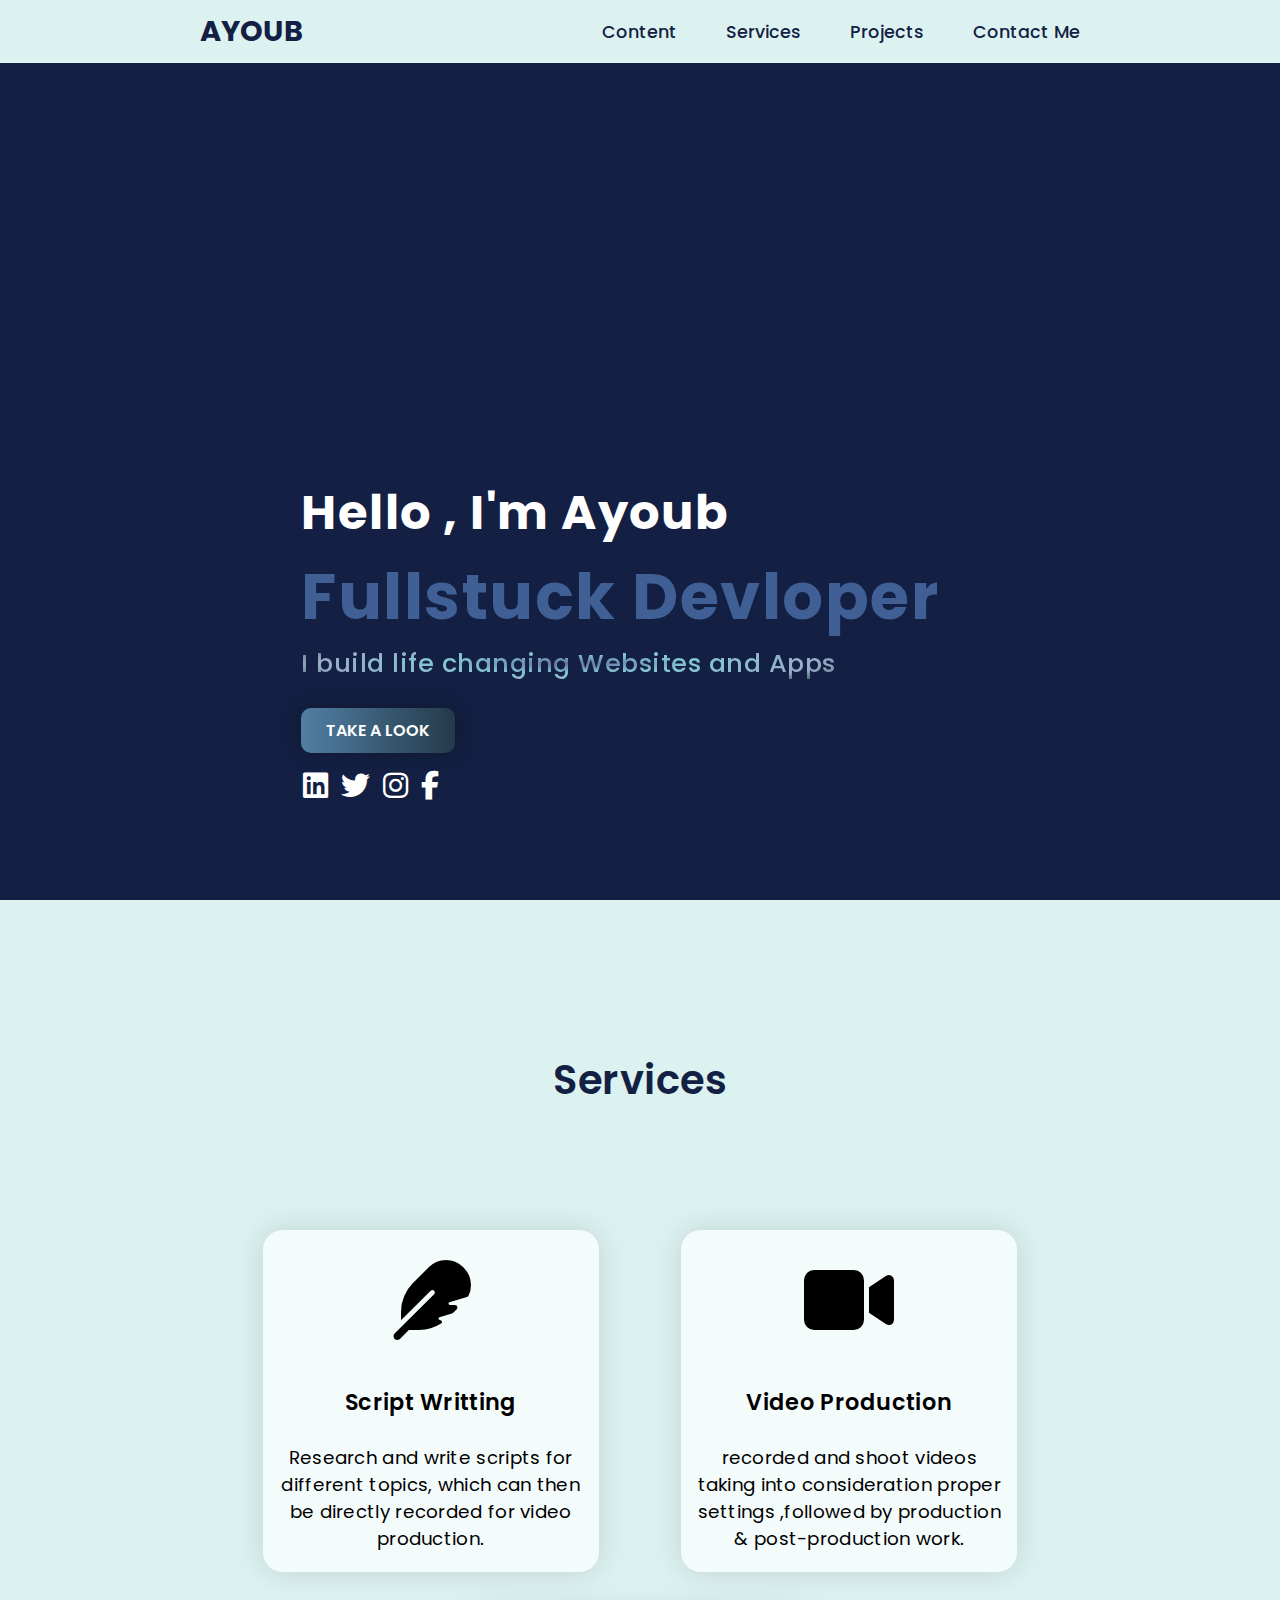
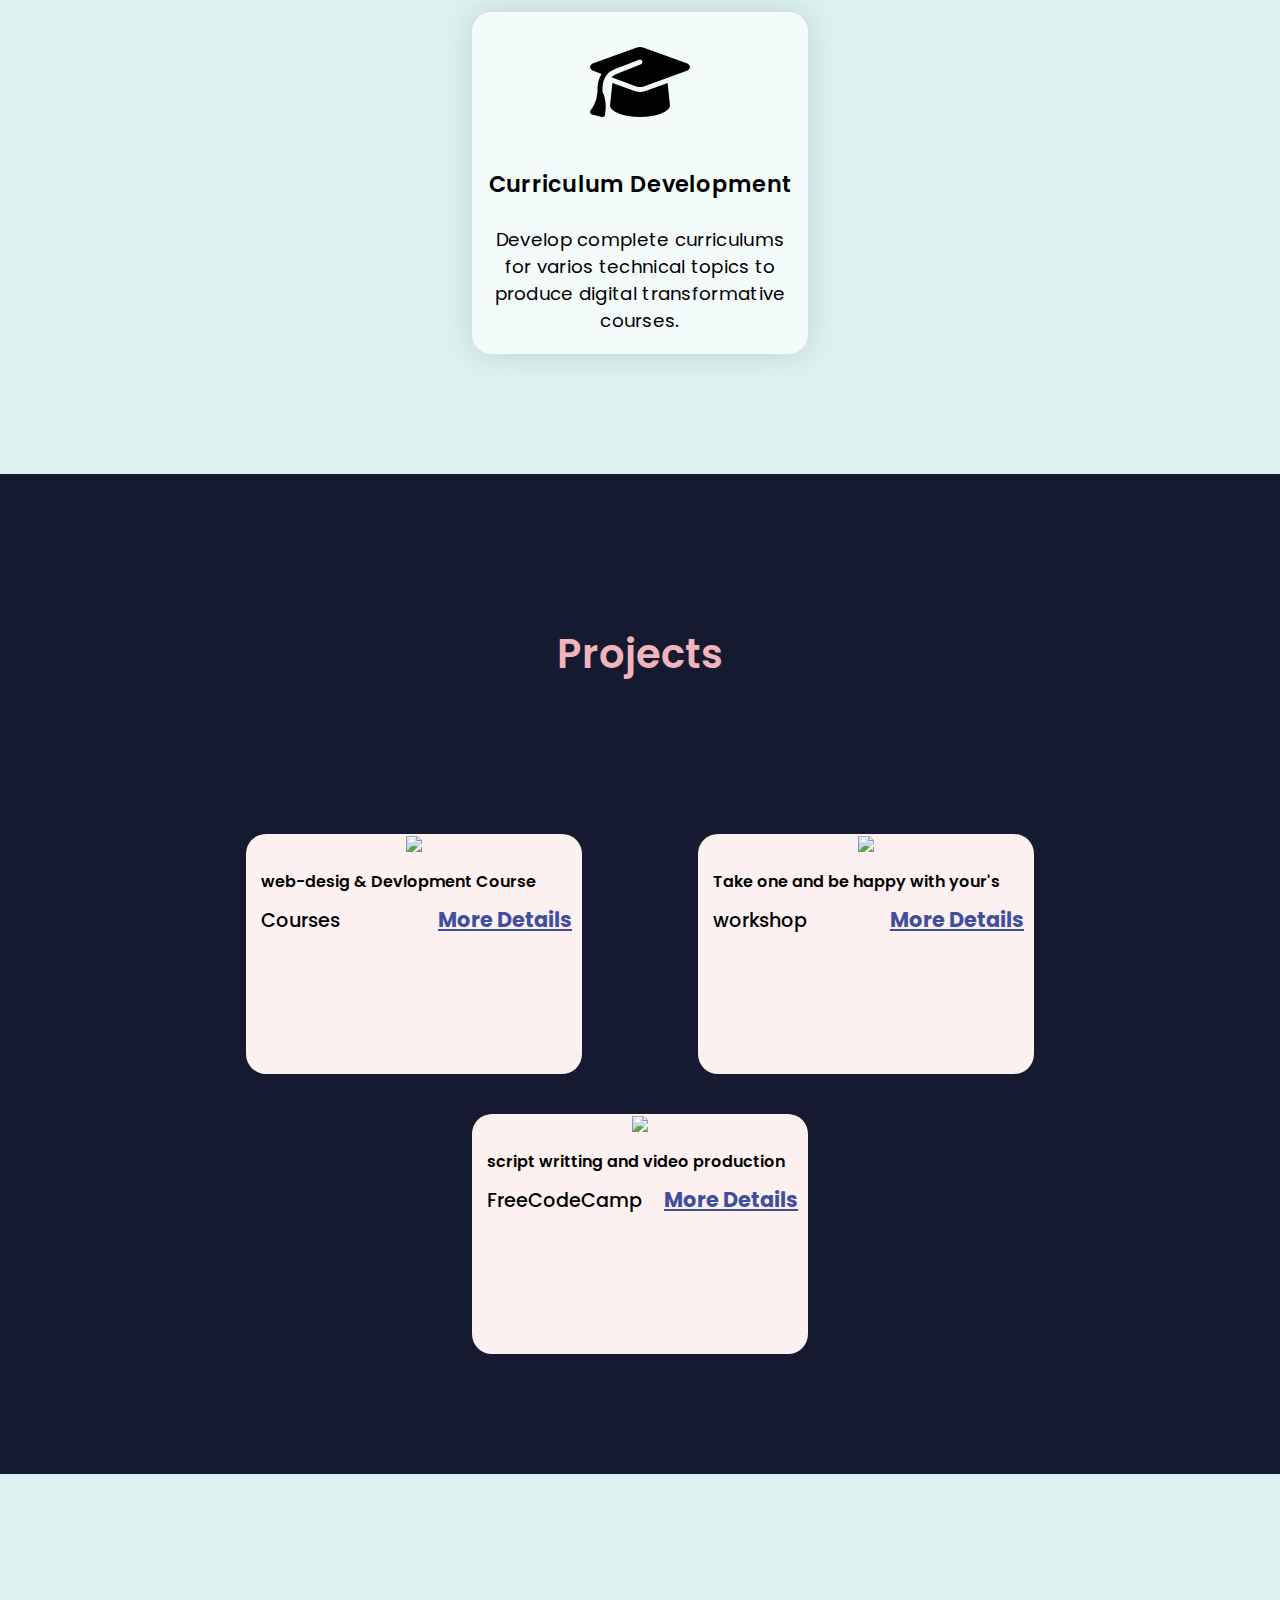
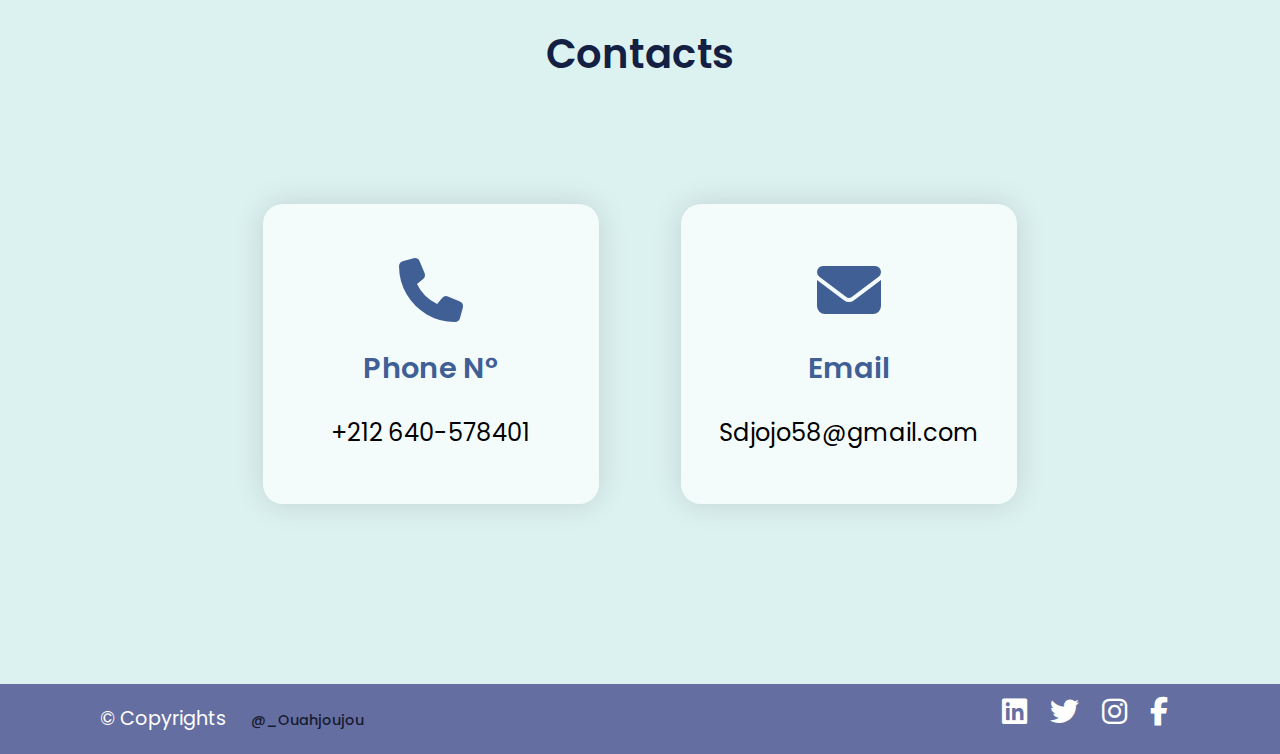
==== index.html @ dee3d1cb "Add files via upload" ====
<!DOCTYPE html>
<html lang="en">
  <head>
    <meta charset="UTF-8" />
    <meta name="viewport" content="width=device-width, initial-scale=1.0" />
    <link rel="stylesheet" href="style.css" />
    <link
      href="https://cdn.jsdelivr.net/npm/bootstrap@5.3.2/dist/css/bootstrap.min.css"
      rel="stylesheet"
      integrity="sha384-T3c6CoIi6uLrA9TneNEoa7RxnatzjcDSCmG1MXxSR1GAsXEV/Dwwykc2MPK8M2HN"
      crossorigin="anonymous"
    />
    <link
      rel="stylesheet"
      href="https://cdnjs.cloudflare.com/ajax/libs/font-awesome/6.1.0/css/all.min.css"
    />
    <title>Get-To-Know Me</title>
  </head>
  <body>
    <header>
      <a href="#" class="logo">Ayoub</a>
      <nav class="navigation">
        <a href="#content">Content</a>
        <a href="#services">Services</a>
        <a href="#projects">Projects</a>
        <a href="#contact">Contact Me</a>
      </nav>
    </header>

    <section class="main" id="content">
      <div class="child-div">
        <div class="left-child-main">
          <div class="intro-content">
            <h2>hello , i'm ayoub <br /><span>fullstuck devloper</span></h2>
            <h3>I build life changing Websites and Apps</h3>
            <a href="#projects" class="main-btn">Take a look</a>
            <div class="social-icons">
              <a href="https://www.linkedin.com/in/sd-jojo-a417b720a/"
                ><i class="fa-brands fa-linkedin"></i
              ></a>
              <a href="https://x.com/ayoub_dlm?t=tUDA0vYsNRiXLPLckeljjA&s=09"
                ><i class="fa-brands fa-twitter"></i
              ></a>
              <a href="https://www.instagram.com/"
                ><i class="fa-brands fa-instagram"></i
              ></a>
              <a
                href="https://www.facebook.com/ayoub.ouhjoujou.7?mibextid=ZbWKwL"
                ><i class="fa-brands fa-facebook-f"></i
              ></a>
            </div>
          </div>
        </div>
        <img
          class="portoflio-img"
          src="./images/portoflio-removebg.png"
          alt=""
        />
      </div>
    </section>

    <div class="services-sec" id="services">
      <h2>Services</h2>
      <div class="card-sec">
        <div class="cards">
          <i class="fa-solid fa-feather"></i>
          <div class="script-details">
            <h3 class="title">Script Writting</h3>
            <p class="text">
              Research and write scripts for different topics, which can then be
              directly recorded for video production.
            </p>
          </div>
        </div>
        <div class="cards">
          <i class="fa-solid fa-video"></i>
          <div class="script-details">
            <h3 class="title">Video Production</h3>
            <p class="text">
              recorded and shoot videos taking into consideration proper
              settings ,followed by production & post-production work.
            </p>
          </div>
        </div>
        <div class="cards">
          <i class="fa-solid fa-graduation-cap"></i>
          <div class="script-details">
            <h3 class="title">Curriculum Development</h3>
            <p class="text">
              Develop complete curriculums for varios technical topics to
              produce digital transformative courses.
            </p>
          </div>
        </div>
      </div>
    </div>

    <section class="project" id="projects">
      <h2 class="h2-title">Projects</h2>

      <div class="card-sec">
        <div class="p-cards N1">
          <div class="card-img"><img src="./images/project 1.jpg" /></div>
          <div class="project-info">
            <div class="c-title">web-desig & Devlopment Course </div>
            <strong class="more-details">
              <p class="category">Courses</p>
              <a href="./12 Pro_roz" class="more-det">more details</a>
            </strong>
          </div>
        </div>
        <!-- ------------------------- -->
        <div class="p-cards N2">
          <div class="card-img"><img src="./images/project 2.jpg" /></div>
          <div class="project-info">
            <div class="c-title">Take one and be happy with your's</div>
            <strong class="more-details">
              <p class="category">workshop</p>
              <a href="./11.3 TinDog Project" class="more-det">more details</a>
            </strong>
          </div>
        </div>
        <!-- ------------------------- -->
        <div class="p-cards N3">
          <div class="card-img"><img src="./images/work3.jpg" /></div>
          <div class="project-info">
            <div class="c-title">script writting and video production</div>
            <strong class="more-details">
              <p class="category">FreeCodeCamp</p>
              <a href="#" class="more-det">more details</a>
            </strong>
          </div>
        </div>
      </div>
    </section>

    <section class="contact-me" id="contact">
      
      <h2>Contacts</h2>

      <div class="card-sec">
        <div class="cont-cards">
          <i class="fa-solid fa-phone"></i>
          <div class="script-details">
            <h3 class="title">Phone N°</h3>
            <p class="text">+212 640-578401</p>
          </div>
        </div>

        <div class="cont-cards">
          <i class="fa-solid fa-envelope"></i>
          <div class="script-details">
            <h3 class="title">Email</h3>
            <p class="text" >Sdjojo58@gmail.com</p>
          </div>
        </div>
      </div>
    </section>
    <footer>
      <p>© Copyrights <span>@_Ouahjoujou</span></p>
      <div class="social-icons">
        <a href="https://www.linkedin.com/in/sd-jojo-a417b720a/"
          ><i class="fa-brands fa-linkedin"></i
        ></a>
        <a href="https://x.com/ayoub_dlm?t=tUDA0vYsNRiXLPLckeljjA&s=09"
          ><i class="fa-brands fa-twitter"></i
        ></a>
        <a href="https://www.instagram.com/"
          ><i class="fa-brands fa-instagram"></i
        ></a>
        <a
          href="https://www.facebook.com/ayoub.ouhjoujou.7?mibextid=ZbWKwL"
          ><i class="fa-brands fa-facebook-f"></i
        ></a>
      </div>
      
    </footer>
  </body>
</html>
---- style.css ----
@import url("https://fonts.googleapis.com/css2?family=Poppins:ital,wght@0,100;0,200;0,300;0,400;0,500;0,600;0,700;0,800;0,900;1,100;1,200;1,300;1,400;1,500;1,600;1,700;1,800;1,900&display=swap");

* {
  font-family: "Poppins", sans-serif;
  margin: 0;
  padding: 0;
  box-sizing: border-box;
  scroll-behavior: smooth;
}

header {
  background-color: #dcf2f1;
  width: 100%;
  position: fixed;
  z-index: 999;
  display: flex;
  justify-content: space-between;
  align-items: center;
  padding: 10px 200px;
  border-bottom: 2px solid #132043;
}

.logo {
  width: 30%;
  text-decoration: none;
  color: #132043;
  font-size: 1.8rem;
  font-weight: 700;
  text-transform: uppercase;
}

.navigation a {
  font-size: 1.1rem;
  font-weight: 500;
  color: #132043;
  text-decoration: none;
  padding-left: 30px;
  margin-left: 15px;
  transition: 0.5s;
}
.navigation a:hover {
  font-size: 1.18rem;
  font-weight: 600;
  color: #405f95;
}

section {
  padding: 100px 170px 0px 200px;
  background-color: #132043;
  width: 100%;
  min-height: 100vh;
  display: flex;
  justify-content: center;
  align-items: flex-end;
  transition: 2s;
}
.child-div{
  display: flex;
  justify-content: center;
  align-items: center;
  width: 100%;
  height: fit-content;

}

@media only screen and (max-width: 1408px) {
  .child-div{
    padding: 50px 30px 0px 20px;
    display: flex;
    flex-direction: column;

  }
}
@media only screen and (max-width: 1577px) {
  section {
    padding: 100px 100px 0px 100px;
  }
}
@media only screen and (max-width: 1460px) {
  section {
    padding: 100px 60px 0px 70px;
  }
}

@media only screen and (max-width: 1408px) {
  section {
    display: flex;
    justify-content: left;
    align-items: center;
    padding: 250px 30px 0px;
    height: fit-content;
    
  }
}
@media only screen and (max-width: 1480px) {
  .left-child-main{
    padding: 100px 30px 0px 0px;
  }
}

.left-child-main {
  width: 60%;
  height: 100%;
  display: flex;
  align-content: center;
  align-items: center;
  justify-content: space-evenly;
}

.portoflio-img {
  display: flex;
  align-items: flex-end;
  max-width: 570px;
  display: inline-block;
  max-height: fit-content;
  height: auto;
  background-attachment: fixed;
}

.intro-content h2 {
  color: white;
  font-size: 3rem;
  text-transform: capitalize;
  letter-spacing: 1.5px;
  font-weight: 700;
}
.intro-content h2 span {
  color: #405f95;
  font-size: 4rem;
}
.intro-content h3 {
  color: #6683aa;
  font-size: 1.6rem;
  letter-spacing: 0.5px;
  font-weight: 500;
  transition: 0.4s;
  background: -webkit-radial-gradient(#656ea1, #82c8d2, #99acc6, #093834);
  background-clip: text;
  -webkit-text-fill-color: transparent;
  margin-bottom: 25px;
  width: fit-content;
}

.main-btn {
  text-decoration: none;
  width: fit-content;
  background-image: linear-gradient(
    to right,
    #517fa4 0%,
    #243949 51%,
    #517fa4 100%
  );
  margin: 10px 0px;
  padding: 10px 25px;
  display: inline-block;
  text-align: center;
  font-size: 1.6;
  font-weight: 600;
  text-transform: uppercase;
  transition: 0.5s;
  background-size: 200% auto;
  color: white;
  box-shadow: 0 0 20px #0f0d0d57;
  border-radius: 10px;
  display: block;
}

.main-btn:hover {
  background-position: right center; /* change the direction of the change here */
  color: #fff;
  text-decoration: none;
}

.social-icons {
  width: fit-content;
  height: 60px;
}
.social-icons a {
  padding: 0px 5px 0px 0px;
  margin-left: 10px;
  color: white;
  font-size: 1.8rem;
  transition: 1.3s;
  display: inline-block;
  margin: 2px;
  justify-content: center;
}

.fa-linkedin:hover,
.fa-twitter:hover,
.fa-instagram:hover {
  box-shadow: 0 0 20px rgba(0, 0, 0, 0.426);
  font-size: 2rem;
  color: #404e9e;
  padding: 4px 3px 4px 3px;
  border-radius: 10px;
}
.fa-facebook-f:hover {
  padding: 4px 6px 3px 4px;
  box-shadow: 0 0 20px rgba(0, 0, 0, 0.426);
  border-radius: 10px;
  color: #404e9e;
}

.services-sec{
  width: 100%;
  min-height: 100vh;
  background-color: #dcf2f1;
  padding: 100px 200px;
  text-align: center;
  display: flex;
  flex-direction: column;
  align-items: center;
}

.services-sec > h2{
  color: #132043;
  font-size: 2.5rem;
  font-weight: 600;
  letter-spacing: 0.5px;
  margin-top: 50px;
  margin-bottom: 100px;
}
.card-sec{
  width: 100%;
  height: fit-content;
  display: flex;
  justify-content: space-evenly;
  align-items: center;
  flex-wrap: wrap;
}

.cards{
  width: 21rem;
  /* */
  min-height: 300px; 
  background-color: #ffffffae;
  padding-top: 10px;
  margin: 20px 20px;
  border-radius: 20px;
  box-shadow: 0 0 30px rgba(0, 0, 0, 0.133);
  transition: 1s;
}
.cards:hover{
  transform: scale(1.1);
  box-shadow: 0 0 20px rgba(0, 0, 0, 0.258);
}
.cards i{
  padding: 20px 20px;
  font-size: 5rem;

}
.script-details{
  max-width: max-content;
}

.script-details .title{
  font-size: 1.4rem;
  letter-spacing: 0.3px;
  font-weight: 600;
  margin: 25px 0px;
}

.script-details .text{
  font-size: 1.15rem;
  letter-spacing: 0.3px;
  font-weight: 400;
  margin-bottom: 20px;
  padding: 0px 10px;
}
.project{
  background-color: #161A30;
    width: 100%;
    height: max-content;
    padding: 100px 150px;
    text-align: center;
    display: flex;
    flex-direction: column;
    align-items: center;
  
}
.project .card-sec{
  display: flex;
  justify-content: space-evenly;
  flex-wrap: wrap;
  
}

.h2-title{
  color: #F1B4BB;
  font-size: 2.5rem;
  font-weight: 600;
  letter-spacing: 0.5px;
  margin-top: 50px;
  margin-bottom: 100px;
}
.project .card-sec{
  margin-top: 30px;
}
.p-cards{
  width: 21rem;
  min-height: 240px;
  background-color: #FDF0F0;
  border: none;
  border-radius: 20px;
  transition: 0.7s ease;
  outline: none;
  overflow: hidden;
  margin:20px 20px;
}
 .p-cards:hover{
  transform: scale(1.1);
  outline: none;
 }
 .p-cards:hover .card-img img{
  opacity: 0.9;
 }
 .card-img img{
  width: 100%;
  
 }

 .project-info{
  padding:10px ;
  display: flex;
  flex-direction: column;
  justify-content: space-between;
  text-align: justify;
 }
 .more-details{
  display: flex;
  justify-content: space-between;
  align-items: baseline;
  flex-wrap: wrap;
  margin-top: 10px;
  margin-left: 5px;
  padding-right: 20px;
 }

 
 .category{
  font-size: 1.2rem;
  font-weight: 500;
  
 }
 
 .more-det{
  margin-left: 20px;
  font-size: 1.3rem;
  margin-right: -20px;
  font-weight: 700;
  text-transform: capitalize;
  color: #404e9e;
 }
 .more-det:hover{
  text-decoration: underline;
  color: #132043;
 }

 .c-title{
  margin-left: 5px;
  font-size: 1rem;
  font-weight: 600;

 }

.contact-me{
  width: 100%;
  min-height: 90vh;
  background-color: #dcf2f1;
  padding: 100px 200px;
  text-align: center;
  display: flex;
  flex-direction: column;
  align-items: center;
}

.contact-me > h2{
  color: #132043;
  font-size: 2.5rem;
  font-weight: 600;
  letter-spacing: 0.5px;
  margin-top: 50px;
  margin-bottom: 100px;
}

 .contact-me .card-sec{
    width: 100%;
    height: fit-content;
    display: flex;
    justify-content: space-evenly;
    align-items: center;
    flex-wrap: wrap;
 }

 .card-sec .cont-cards{
  display: flex;
  flex-direction: column;
  justify-content: center;
  align-items: center;

  width: 21rem;
  /* */
  min-height: 300px; 
  background-color: #ffffffae;
  
  padding-top: 10px;
  margin: 20px 20px;
  border-radius: 20px;
  box-shadow: 0 0 30px rgba(0, 0, 0, 0.133);
  transition: 1s;
}
.contact-me .cont-cards i{
  font-size: 4rem;
  color: #405f95;
}


 .contact-me .cont-cards .script-details .title{
  margin-left:80px ;
  margin-right: 80px;
  font-size: 1.8rem ;
  font-weight: 600;
  color: #405f95;
 }

 .contact-me .cont-cards .script-details .text{
    margin: 10px 10px;
    font-size: 1.5rem;
    font-weight: 400;

 }

 .contact-me .cont-cards:hover{
  transform: scale(1.1);
  cursor: pointer;
 }
 footer{
  max-height: 70px;
  display: flex;
  justify-content: space-between;
  align-items: center;
  padding: 15px 100px;
  background-color:#656ea1;
 }

 footer p{
  margin-right: 20px ;
  font-size: 1.2rem;
  font-weight: 400;
  line-height: 68px;
  color: #ffffff;
  
 }
 footer span{
  font-size: 0.9rem;
  font-weight: 500;
  margin-left: 20px;
  color: #161A30;
  
 }
 footer .social-icons a i{
   margin: 0px 5px;
 }


 @media(max-width:1023px){
  header{
    padding: 10px 20px;
  }
  .navigation a{
  padding-left: 15px;
  margin-left: 15px;
  }
  
  .intro-content h2 {
    font-size: 2rem;
    letter-spacing: 1.2px;
  }
  .intro-content h2 span {
    font-size: 3rem;
  }
  section{
    padding: 0px 20px;
  }
  .child-div img{
    max-width: 450px ;
  }
  .child-div{
    flex-direction: column;
    align-items: center;
  }

 }

 @media(max-width:35px){
  header{
    padding: 8px 15px;
  }
  .navigation a{
  padding-left: 10px;
  margin-left: 10px;
  }
  .p-cards{
    width: 500px;

  }
  footer{
    padding: 10px 20px ;
  
  }
  footer p{
    font-size: small;
  }
  footer p span{
    font-size: x-small;
  }
  footer .social-icons{
    padding: 10px;
  }
  footer .social-icons a i{
    padding: 0px 5px ;
    margin-left: 2px;
    margin-right: 15px;
  }
 }
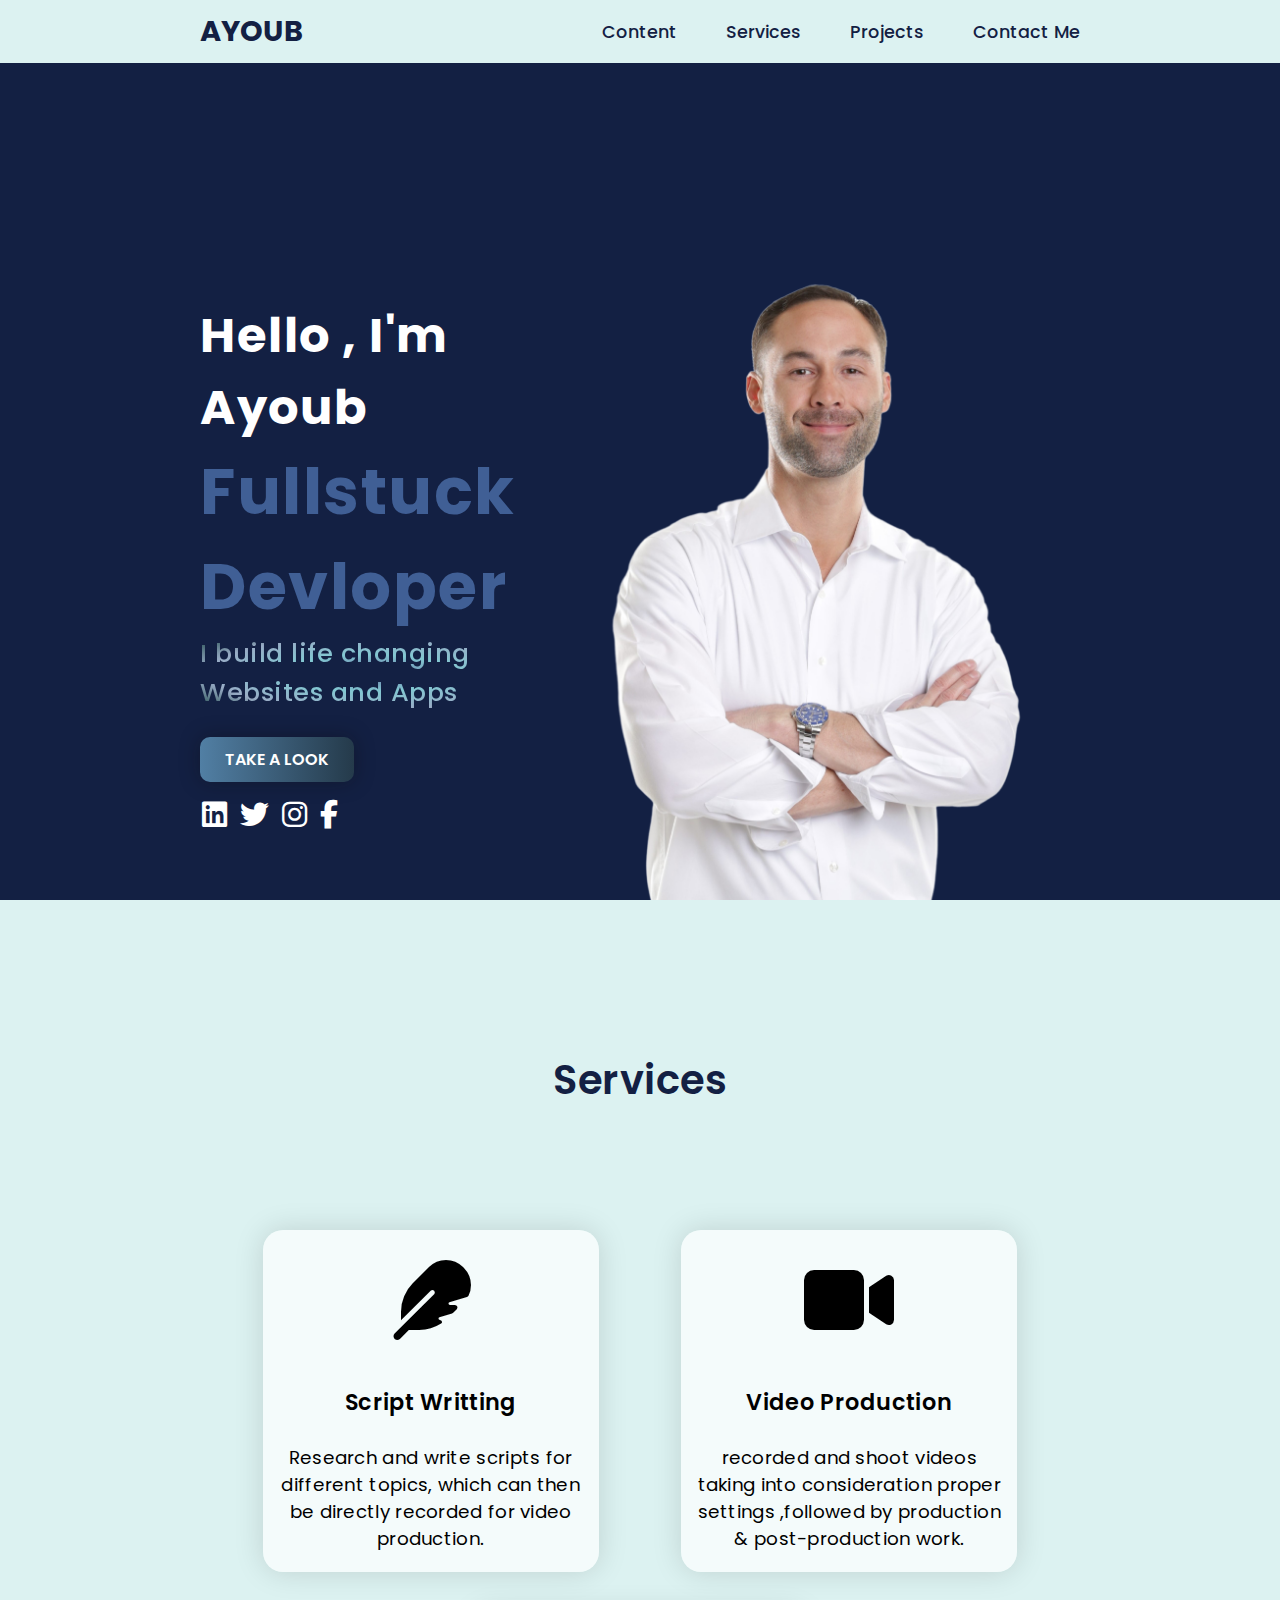
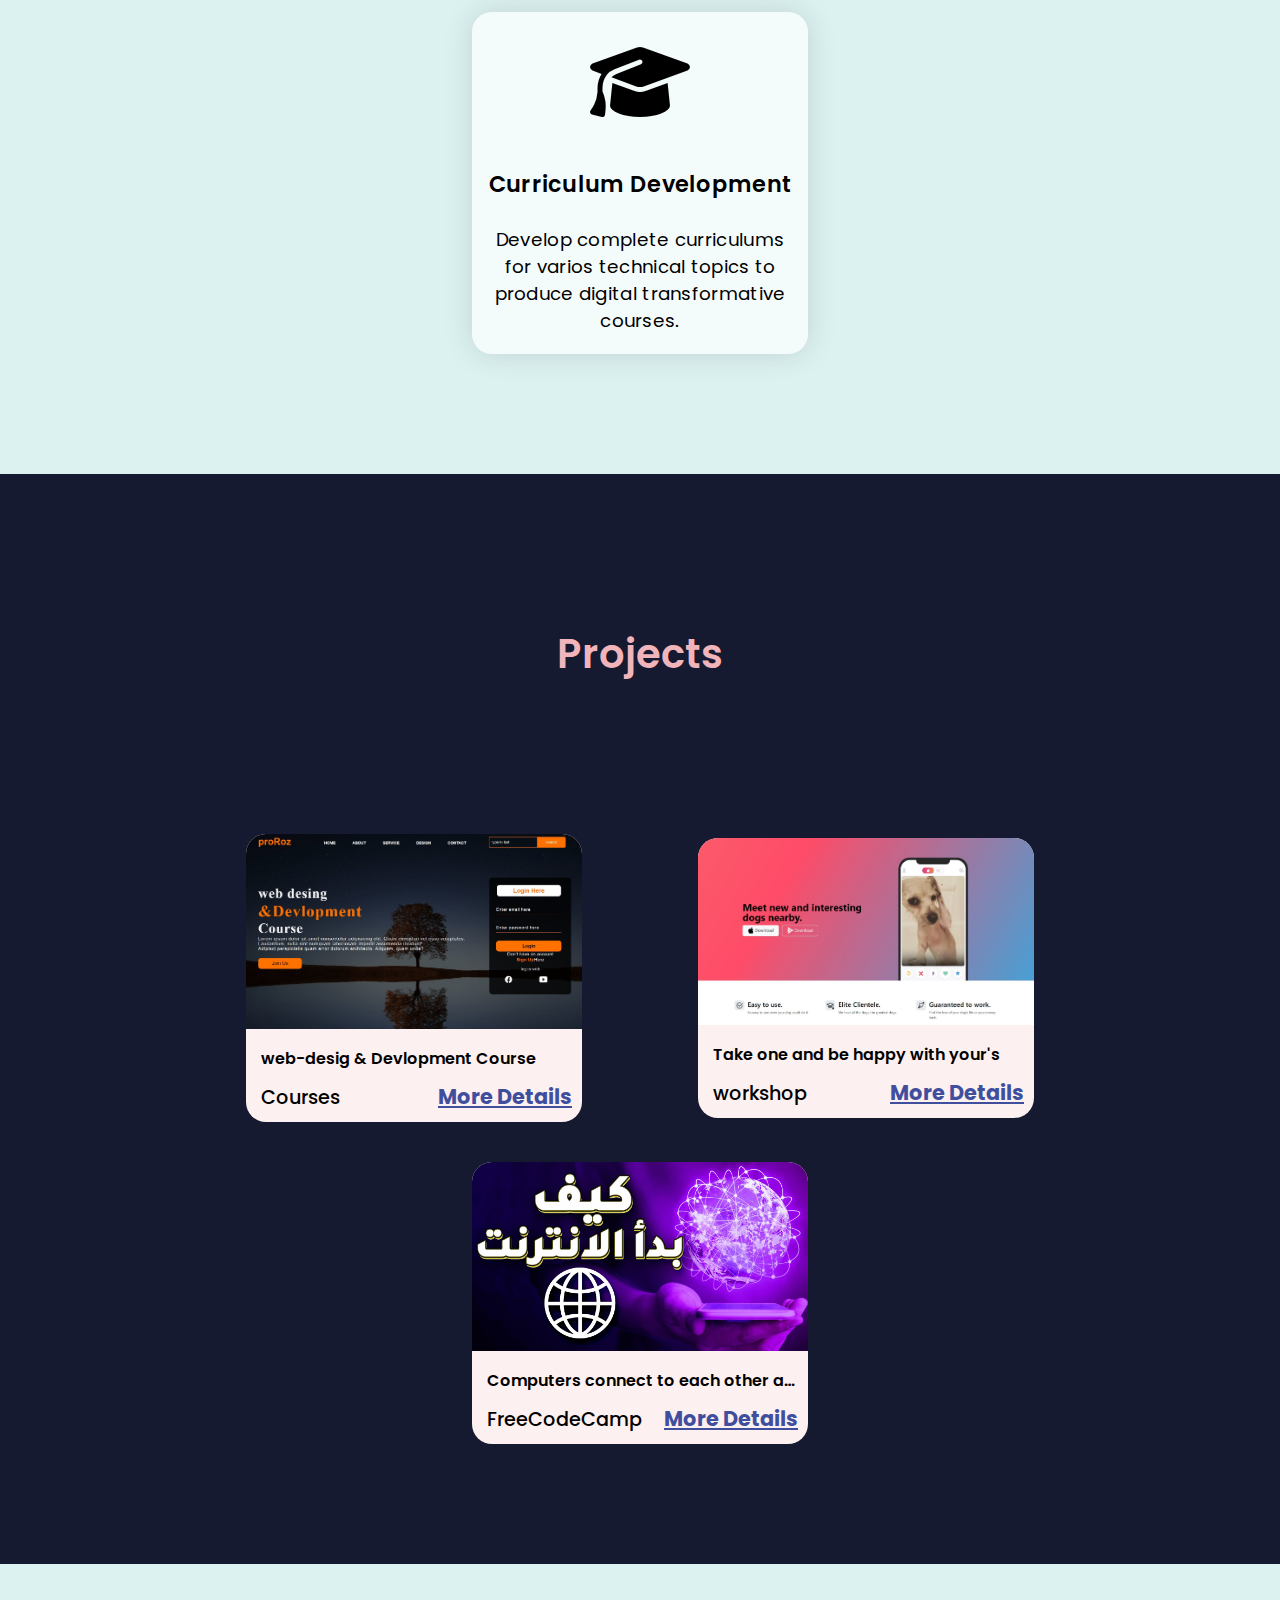
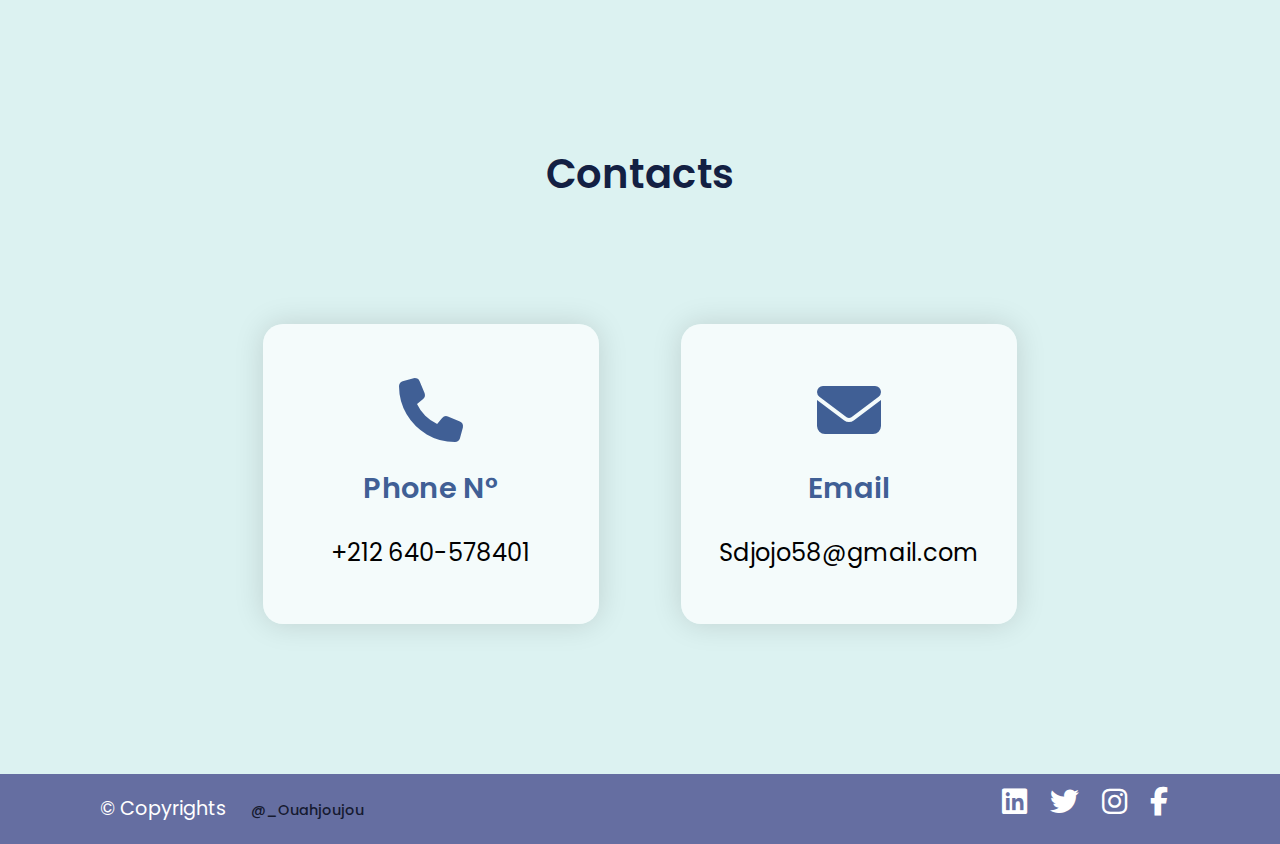
==== commit fb110652: "Update index.html" ====
--- a/index.html
+++ b/index.html
@@ -4,12 +4,6 @@
     <meta charset="UTF-8" />
     <meta name="viewport" content="width=device-width, initial-scale=1.0" />
     <link rel="stylesheet" href="style.css" />
-    <link
-      href="https://cdn.jsdelivr.net/npm/bootstrap@5.3.2/dist/css/bootstrap.min.css"
-      rel="stylesheet"
-      integrity="sha384-T3c6CoIi6uLrA9TneNEoa7RxnatzjcDSCmG1MXxSR1GAsXEV/Dwwykc2MPK8M2HN"
-      crossorigin="anonymous"
-    />
     <link
       rel="stylesheet"
       href="https://cdnjs.cloudflare.com/ajax/libs/font-awesome/6.1.0/css/all.min.css"
@@ -60,7 +54,7 @@
     </section>
 
     <div class="services-sec" id="services">
-      <h2>Services</h2>
+      <h2 class="h2-title">Services</h2>
       <div class="card-sec">
         <div class="cards">
           <i class="fa-solid fa-feather"></i>
@@ -122,9 +116,9 @@
         </div>
         <!-- ------------------------- -->
         <div class="p-cards N3">
-          <div class="card-img"><img src="./images/work3.jpg" /></div>
+          <div class="card-img"><img src="./images/work6.jpg" /></div>
           <div class="project-info">
-            <div class="c-title">script writting and video production</div>
+            <div class="c-title" alt="Computers connect to each other and to the Internet via wires">Computers connect to each other and to the Internet via wires</div>
             <strong class="more-details">
               <p class="category">FreeCodeCamp</p>
               <a href="#" class="more-det">more details</a>
@@ -136,7 +130,7 @@
 
     <section class="contact-me" id="contact">
       
-      <h2>Contacts</h2>
+      <h2 class="h2-title">Contacts</h2>
 
       <div class="card-sec">
         <div class="cont-cards">
--- a/style.css
+++ b/style.css
@@ -59,44 +59,13 @@
   justify-content: center;
   align-items: center;
   width: 100%;
+  
   height: fit-content;
-
-}
-
-@media only screen and (max-width: 1408px) {
-  .child-div{
-    padding: 50px 30px 0px 20px;
-    display: flex;
-    flex-direction: column;
-
-  }
-}
-@media only screen and (max-width: 1577px) {
-  section {
-    padding: 100px 100px 0px 100px;
-  }
-}
-@media only screen and (max-width: 1460px) {
-  section {
-    padding: 100px 60px 0px 70px;
-  }
-}
-
-@media only screen and (max-width: 1408px) {
-  section {
-    display: flex;
-    justify-content: left;
-    align-items: center;
-    padding: 250px 30px 0px;
-    height: fit-content;
-    
-  }
-}
-@media only screen and (max-width: 1480px) {
-  .left-child-main{
-    padding: 100px 30px 0px 0px;
-  }
-}
+  position: relative;
+
+}
+
+
 
 .left-child-main {
   width: 60%;
@@ -115,6 +84,7 @@
   max-height: fit-content;
   height: auto;
   background-attachment: fixed;
+  
 }
 
 .intro-content h2 {
@@ -361,6 +331,9 @@
   margin-left: 5px;
   font-size: 1rem;
   font-weight: 600;
+  white-space:nowrap;
+  overflow: hidden;
+  text-overflow: ellipsis;
 
  }
 
@@ -459,68 +432,68 @@
   color: #161A30;
   
  }
+
  footer .social-icons a i{
    margin: 0px 5px;
  }
 
-
- @media(max-width:1023px){
+ @media (max-width:1023px){
   header{
-    padding: 10px 20px;
-  }
+      padding: 12px 20px;
+  }
+
   .navigation a{
-  padding-left: 15px;
-  margin-left: 15px;
-  }
-  
-  .intro-content h2 {
-    font-size: 2rem;
-    letter-spacing: 1.2px;
-  }
-  .intro-content h2 span {
-    font-size: 3rem;
-  }
+      padding-left: 10px;
+  }
+
+  .h2-title{
+      font-size: 1.8em;
+  }
+
   section{
-    padding: 0px 20px;
-  }
-  .child-div img{
-    max-width: 450px ;
-  }
+      padding: 80px 20px;
+  }
+
+  .intro-content h2{
+      font-size: 2em;
+  }
+
+  .intro-content h3{
+      font-size: 2.5em;
+  }
+
   .child-div{
-    flex-direction: column;
-    align-items: center;
-  }
-
- }
-
- @media(max-width:35px){
-  header{
-    padding: 8px 15px;
-  }
-  .navigation a{
-  padding-left: 10px;
-  margin-left: 10px;
-  }
-  .p-cards{
-    width: 500px;
-
-  }
-  footer{
-    padding: 10px 20px ;
-  
-  }
-  footer p{
-    font-size: small;
-  }
-  footer p span{
-    font-size: x-small;
-  }
-  footer .social-icons{
-    padding: 10px;
-  }
-  footer .social-icons a i{
-    padding: 0px 5px ;
-    margin-left: 2px;
-    margin-right: 15px;
-  }
- }+      flex-direction: column;
+      align-items: center;
+  }
+  .card-sec{
+      flex-direction: column;
+      align-items: center;
+  }
+  #content{
+    padding-bottom: 0px;
+  }
+
+}
+
+@media (max-width:641px){
+  body{
+      font-size: 12px;
+  }
+
+  .main-content h2{
+      font-size: 1.5em;
+  }
+
+  .main-content h3{
+      font-size: 2em;
+  }
+  .div-wrapper img {
+    position: absolute;
+    bottom: 0;
+}
+#content{
+  padding-bottom: 0px;
+}
+
+}
